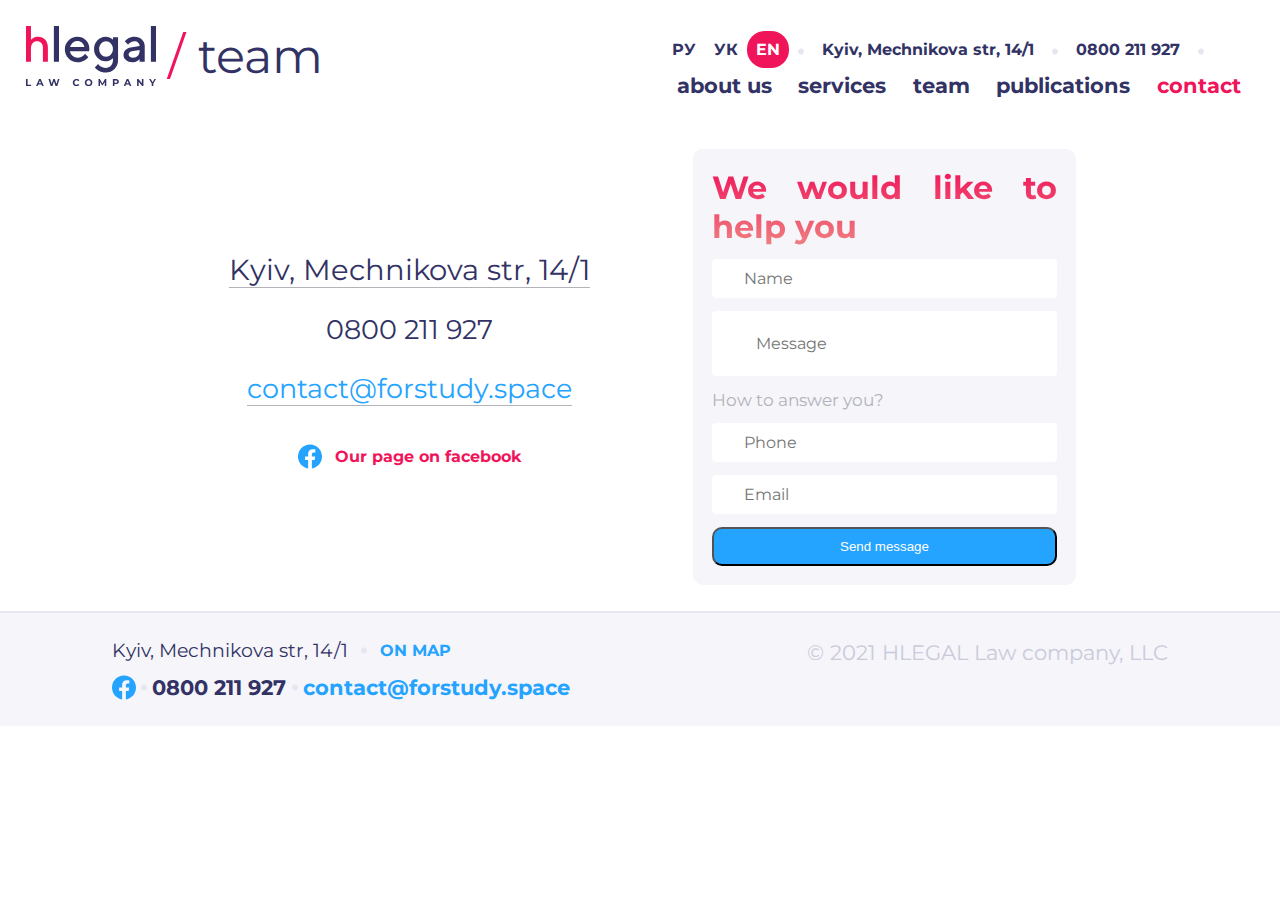
==== pages/contact.html @ 5639baa5 "Add contact section for desktop" ====
<!DOCTYPE html>
<html lang="en">
<head>
    <meta charset="UTF-8">
    <title>Hlegal_Law_Company_Contact</title>

    <meta name="viewport" content="width=device-width, initial-scale=1.0">

    <link href="../styles/team.css" rel="stylesheet">
    <link href="../styles/homepage.css" rel="stylesheet">
    <link href="../styles/Services.css" rel="stylesheet">
    <link href="../styles/contact.css" rel="stylesheet">


    <link rel="preconnect" href="https://fonts.googleapis.com">
    <link rel="preconnect" href="https://fonts.gstatic.com" crossorigin>
    <link rel="preconnect" href="https://fonts.googleapis.com">
    <link rel="preconnect" href="https://fonts.gstatic.com" crossorigin>
    <link href="https://fonts.googleapis.com/css2?family=Montserrat:wght@100;400;700&family=Roboto:wght@100;400;500&display=swap"
          rel="stylesheet">
</head>
<body>


<header class="container-header container-header--isWhite">
    <!--        для десктопа-->
    <nav class="navigation navigation--isWhite">
        <div class="service-header service-header--isWhite">
            <svg width="130" height="60" viewBox="0 0 130 60" fill="none" xmlns="http://www.w3.org/2000/svg">
                <path d="M4.95672 6.10352e-05H0V35.7987H4.95672V22.5177C4.95672 20.271 5.51557 18.4985 6.63326 17.2503C7.75095 16.0021 9.2817 15.353 11.1769 15.353C12.8049 15.353 14.1655 15.9522 15.2589 17.1005C16.3523 18.2738 16.9112 19.7467 16.9112 21.5192V35.8236H21.8922V21.5192C21.8922 18.2239 20.9932 15.6276 19.1951 13.6804C17.3971 11.7332 15.0402 10.7596 12.1731 10.7596C11.347 10.7596 10.5209 10.8595 9.71906 11.0841C8.89294 11.3088 8.2369 11.5585 7.70235 11.8331C7.16781 12.1077 6.65756 12.4072 6.1959 12.7567C5.73424 13.1062 5.41838 13.3559 5.27259 13.5057C5.1268 13.6555 5.00532 13.7553 4.95672 13.8302V6.10352e-05Z"
                      fill="#F0145A"/>
                <path d="M32.9727 0H27.8628V35.7689H32.9727V0Z" fill="#323264"/>
                <path d="M63.1115 25.2931L63.367 22.7382C63.367 19.3146 62.2428 16.4531 59.9434 14.1537C57.6439 11.8543 54.7824 10.7301 51.3588 10.7301C47.9352 10.7301 44.9715 11.9565 42.5188 14.4092C40.0661 16.8619 38.8397 19.7745 38.8397 23.2492C38.8397 26.8261 40.1172 29.892 42.621 32.4469C45.1248 35.0018 48.1396 36.2793 51.6143 36.2793C52.9429 36.2793 54.1692 36.0749 55.3956 35.7172C56.622 35.3084 57.6439 34.8996 58.3593 34.4909C59.1258 34.031 59.8923 33.52 60.5565 32.9579C61.2208 32.3958 61.6807 31.987 61.8851 31.7315C62.0895 31.4761 62.2428 31.3228 62.345 31.1695L59.0236 27.8481L58.2571 28.8189C57.7461 29.4321 56.8775 30.0453 55.6511 30.7096C54.3736 31.3739 53.0451 31.6804 51.6143 31.6804C49.6215 31.6804 47.9352 31.0673 46.5045 29.7898C45.0737 28.5123 44.2051 27.0305 43.9496 25.2931H63.1115ZM51.3588 15.0735C53.2495 15.0735 54.7824 15.6355 56.0599 16.7086C57.2862 17.8328 58.0527 19.2124 58.3593 20.9498H44.154C44.6138 19.2124 45.4314 17.8328 46.7089 16.7086C47.9352 15.6355 49.5193 15.0735 51.3588 15.0735Z"
                      fill="#323264"/>
                <path d="M86.9429 34.2865C86.9429 36.5348 86.2786 38.3743 84.899 39.8051C83.5704 41.1847 81.8842 41.9001 79.7891 41.9001C78.8694 41.9001 77.9496 41.7468 77.0809 41.4913C76.2122 41.2358 75.548 40.9292 74.9859 40.5715C74.4238 40.2139 73.9128 39.8562 73.4018 39.3963C72.9419 38.9364 72.6354 38.6298 72.4821 38.4765C72.3288 38.3232 72.2266 38.1699 72.1244 38.0677L68.803 41.3891L69.2118 41.9001C69.4673 42.2578 69.9271 42.7177 70.5403 43.2287C71.1535 43.6885 71.8689 44.1995 72.6865 44.7105C73.504 45.1704 74.526 45.5792 75.8035 45.9369C77.0809 46.2946 78.4095 46.499 79.7891 46.499C83.2638 46.499 86.1253 45.3237 88.5269 42.9732C90.8775 40.5716 92.0527 37.71 92.0527 34.2354V11.2411H86.9429V13.796L86.0742 13.0295C85.5121 12.5185 84.6435 12.0076 83.4171 11.4966C82.1907 10.9856 80.8622 10.7301 79.5336 10.7301C76.4166 10.7301 73.7595 11.9054 71.4601 14.307C69.1607 16.7086 68.0365 19.5701 68.0365 22.9937C68.0365 26.4173 69.1607 29.2788 71.4601 31.6804C73.7595 34.0821 76.4166 35.2573 79.5336 35.2573C80.4023 35.2573 81.2199 35.1551 82.0885 34.9507C82.9061 34.6952 83.5704 34.4397 84.1325 34.1843C84.6946 33.9288 85.2055 33.6222 85.6654 33.2645C86.1253 32.9068 86.483 32.6513 86.5852 32.5491L86.9429 32.1914V34.2865ZM73.1463 22.9937C73.1463 20.8476 73.8106 19.0591 75.1903 17.5773C76.5699 16.0954 78.2051 15.329 80.0446 15.329C81.8842 15.329 83.5193 16.0954 84.899 17.5773C86.2275 19.0591 86.9429 20.8476 86.9429 22.9937C86.9429 25.1398 86.2275 26.9283 84.899 28.4101C83.5193 29.892 81.8842 30.6585 80.0446 30.6585C78.2051 30.6585 76.5699 29.892 75.1903 28.4101C73.8106 26.9283 73.1463 25.1398 73.1463 22.9937Z"
                      fill="#323264"/>
                <path d="M118.724 35.7683V19.9278C118.724 17.3218 117.753 15.1246 115.863 13.3872C113.972 11.5988 111.519 10.7301 108.504 10.7301C107.329 10.7301 106.154 10.8834 105.03 11.19C103.906 11.5477 102.986 11.9054 102.322 12.3142C101.657 12.7229 100.993 13.1828 100.38 13.7449C99.7666 14.2559 99.409 14.6136 99.2046 14.818C99.0513 15.0224 98.898 15.1757 98.7958 15.329L102.117 18.6504L102.781 17.7817C103.19 17.2196 103.906 16.7086 104.979 16.1465C106.052 15.5845 107.227 15.329 108.504 15.329C109.986 15.329 111.213 15.7888 112.184 16.6575C113.154 17.5262 113.614 18.6504 113.614 19.9278L104.672 21.4608C102.475 21.8185 100.686 22.6871 99.46 24.0668C98.1826 25.4464 97.5183 27.1327 97.5183 29.1255C97.5183 31.0162 98.3359 32.6513 99.971 34.0821C101.657 35.5639 103.701 36.2793 106.205 36.2793C107.074 36.2793 107.891 36.1771 108.709 35.9216C109.578 35.7172 110.242 35.4617 110.804 35.2062C111.366 34.9507 111.877 34.6442 112.337 34.2865C112.797 33.9288 113.103 33.6733 113.308 33.5711C113.461 33.4178 113.563 33.2645 113.614 33.2134V35.7683H118.724ZM106.972 31.6804C105.643 31.6804 104.57 31.3739 103.803 30.7607C102.986 30.1475 102.628 29.4321 102.628 28.6145C102.628 27.7459 102.884 26.9794 103.446 26.4173C104.008 25.8552 104.774 25.4464 105.694 25.2931L113.614 24.0157V24.5267C113.614 26.8261 113.052 28.5634 111.877 29.8409C110.702 31.0673 109.067 31.6804 106.972 31.6804Z"
                      fill="#323264"/>
                <path d="M130 0H124.89V35.7689H130V0Z" fill="#323264"/>
                <path d="M0 53.1185H1.59915V58.7253H5.06396V60.0283H0V53.1185Z" fill="#323264"/>
                <path d="M15.5016 58.5477H12.2934L11.6814 60.0283H10.0428L13.1226 53.1185H14.702L17.7917 60.0283H16.1136L15.5016 58.5477ZM14.9982 57.3335L13.9025 54.688L12.8067 57.3335H14.9982Z"
                      fill="#323264"/>
                <path d="M33.5121 53.1185L31.2516 60.0283H29.534L28.0138 55.3494L26.4443 60.0283H24.7366L22.4662 53.1185H24.1245L25.6842 57.9751L27.313 53.1185H28.7937L30.3731 58.0146L31.9821 53.1185H33.5121Z"
                      fill="#323264"/>
                <path d="M50.5232 60.1468C49.819 60.1468 49.1807 59.9954 48.6082 59.6927C48.0422 59.3834 47.5947 58.959 47.2657 58.4193C46.9432 57.8731 46.782 57.2578 46.782 56.5734C46.782 55.889 46.9432 55.277 47.2657 54.7373C47.5947 54.1911 48.0422 53.7667 48.6082 53.464C49.1807 53.1547 49.8223 53 50.5331 53C51.1319 53 51.6716 53.1053 52.152 53.3159C52.6389 53.5265 53.047 53.8292 53.376 54.224L52.3494 55.1717C51.8821 54.6321 51.303 54.3622 50.612 54.3622C50.1843 54.3622 49.8026 54.4577 49.467 54.6485C49.1313 54.8328 48.8681 55.0927 48.6773 55.4283C48.493 55.764 48.4009 56.1456 48.4009 56.5734C48.4009 57.0012 48.493 57.3828 48.6773 57.7185C48.8681 58.0541 49.1313 58.3173 49.467 58.5082C49.8026 58.6924 50.1843 58.7846 50.612 58.7846C51.303 58.7846 51.8821 58.5115 52.3494 57.9653L53.376 58.9129C53.047 59.3143 52.6389 59.6203 52.152 59.8309C51.665 60.0415 51.1221 60.1468 50.5232 60.1468Z"
                      fill="#323264"/>
                <path d="M62.5933 60.1468C61.876 60.1468 61.2278 59.9922 60.6487 59.6829C60.0761 59.3736 59.6253 58.9491 59.2963 58.4095C58.9738 57.8632 58.8126 57.2512 58.8126 56.5734C58.8126 55.8956 58.9738 55.2868 59.2963 54.7472C59.6253 54.201 60.0761 53.7733 60.6487 53.464C61.2278 53.1547 61.876 53 62.5933 53C63.3106 53 63.9555 53.1547 64.5281 53.464C65.1006 53.7733 65.5514 54.201 65.8804 54.7472C66.2095 55.2868 66.374 55.8956 66.374 56.5734C66.374 57.2512 66.2095 57.8632 65.8804 58.4095C65.5514 58.9491 65.1006 59.3736 64.5281 59.6829C63.9555 59.9922 63.3106 60.1468 62.5933 60.1468ZM62.5933 58.7846C63.0013 58.7846 63.3698 58.6924 63.6989 58.5082C64.0279 58.3173 64.2846 58.0541 64.4688 57.7185C64.6597 57.3828 64.7551 57.0012 64.7551 56.5734C64.7551 56.1456 64.6597 55.764 64.4688 55.4283C64.2846 55.0927 64.0279 54.8328 63.6989 54.6485C63.3698 54.4577 63.0013 54.3622 62.5933 54.3622C62.1853 54.3622 61.8168 54.4577 61.4877 54.6485C61.1587 54.8328 60.8987 55.0927 60.7079 55.4283C60.5236 55.764 60.4315 56.1456 60.4315 56.5734C60.4315 57.0012 60.5236 57.3828 60.7079 57.7185C60.8987 58.0541 61.1587 58.3173 61.4877 58.5082C61.8168 58.6924 62.1853 58.7846 62.5933 58.7846Z"
                      fill="#323264"/>
                <path d="M78.7995 60.0283L78.7896 55.8824L76.7561 59.2979H76.0355L74.0119 55.9713V60.0283H72.5115V53.1185H73.8342L76.4205 57.4125L78.9673 53.1185H80.2802L80.2999 60.0283H78.7995Z"
                      fill="#323264"/>
                <path d="M89.8659 53.1185C90.478 53.1185 91.0077 53.2205 91.4552 53.4245C91.9093 53.6285 92.2581 53.918 92.5016 54.2931C92.7451 54.6682 92.8668 55.1125 92.8668 55.6258C92.8668 56.1325 92.7451 56.5767 92.5016 56.9584C92.2581 57.3335 91.9093 57.623 91.4552 57.8271C91.0077 58.0245 90.478 58.1232 89.8659 58.1232H88.4741V60.0283H86.8749V53.1185H89.8659ZM89.7771 56.8202C90.2575 56.8202 90.6227 56.7182 90.8728 56.5142C91.1229 56.3036 91.2479 56.0074 91.2479 55.6258C91.2479 55.2375 91.1229 54.9414 90.8728 54.7373C90.6227 54.5268 90.2575 54.4215 89.7771 54.4215H88.4741V56.8202H89.7771Z"
                      fill="#323264"/>
                <path d="M103.148 58.5477H99.9396L99.3276 60.0283H97.6889L100.769 53.1185H102.348L105.438 60.0283H103.76L103.148 58.5477ZM102.644 57.3335L101.549 54.688L100.453 57.3335H102.644Z"
                      fill="#323264"/>
                <path d="M117.428 53.1185V60.0283H116.115L112.67 55.8331V60.0283H111.09V53.1185H112.413L115.848 57.3137V53.1185H117.428Z"
                      fill="#323264"/>
                <path d="M127.315 57.5803V60.0283H125.716V57.5605L123.041 53.1185H124.739L126.585 56.1884L128.43 53.1185H130L127.315 57.5803Z"
                      fill="#323264"/>
            </svg>


            <p class="service-header__dash">/</p>
            <p class="navigation__service--isWhite">team</p>
        </div>
        <div class="navigation__container-info">
            <ul class="container-info__info-lang info-lang info-lang--isWhite">
                <li class="info-lang__el info-lang__el--isWhite">
                    <p> РУ </p>
                </li>
                <li class="info-lang__el info-lang__el--isWhite ">
                    <p>УК </p>
                </li>
                <li class="info-lang__el info-lang__el--isHighlighted">
                    <p>EN</p>
                </li>
                <li class="info-lang__el info-lang__el--isWhite">
                    <img src="../assets/icons/icons_homepage/Dot separator.png">
                </li>
                <li class="info-lang__el info-lang__el--isWhite ">
                    <p>
                        Kyiv, Mechnikova str, 14/1
                    </p>
                </li>
                <li class="info-lang__el info-lang__el--isWhite">
                    <img src="../assets/icons/icons_homepage/Dot separator.png">
                </li>
                <li class="info-lang__el info-lang__el--isWhite">
                    <p>0800 211 927</p>
                </li>
                <li class="info-lang__el info-lang__el--isWhite">
                    <img src="../assets/icons/icons_homepage/Dot separator.png">
                </li>

                <li class="info-lang__el info-lang__el--isWhite">
                    <svg width="24" height="25" viewBox="0 0 24 25" fill="none" xmlns="http://www.w3.org/2000/svg">
                        <path d="M24 12.5733C24 5.90541 18.6274 0.5 12 0.5C5.37258 0.5 0 5.90541 0 12.5733C0 18.5995 4.38823 23.5943 10.125 24.5V16.0633H7.07813V12.5733H10.125V9.91343C10.125 6.88755 11.9165 5.21615 14.6576 5.21615C15.9705 5.21615 17.3438 5.45195 17.3438 5.45195V8.42313H15.8306C14.3399 8.42313 13.875 9.35379 13.875 10.3086V12.5733H17.2031L16.6711 16.0633H13.875V24.5C19.6118 23.5943 24 18.5995 24 12.5733Z"
                              fill="white"/>
                    </svg>
                </li>
            </ul>
            <ul class="container-info__info-lang info-lang info-lang--isWhite  ">
                <li><a class="info-lang__link info-lang__link--isWhite" href="../index.html">about us</a></li>
                <li><a class="info-lang__link info-lang__link--isWhite" href="./services.html">services</a></li>
                <li><a class="info-lang__link info-lang__link--isWhite" href="./team.html">team</a></li>
                <li><a class="info-lang__link info-lang__link--isWhite" href="">publications</a></li>
                <li><a class="info-lang__link info-lang__link--isPink" href="">contact</a></li>
            </ul>

        </div>
    </nav>
    <!--for mob-->
    <nav class="mob1">
        <div class="mob__info-lang mob__info-lang--white">
            <ul class="info-lang">
                <li class="info-lang__el">
                    <p> РУ </p>
                </li>
                <li class="info-lang__el">
                    <p>УК </p>
                </li>
                <li class="info-lang__el info-lang__el--isHighlighted">
                    <p>EN</p>
                </li>

            </ul>
            <p class="info-lang__el">0800 211 927</p>
        </div>

        <div class="menu_logo menu_logo--white">
            <span class="menu_logo__mob-cont">
<svg width="130" height="60" viewBox="0 0 130 60" fill="none" xmlns="http://www.w3.org/2000/svg">
<path d="M4.95672 6.10352e-05H0V35.7987H4.95672V22.5177C4.95672 20.271 5.51557 18.4985 6.63326 17.2503C7.75095 16.0021 9.2817 15.353 11.1769 15.353C12.8049 15.353 14.1655 15.9522 15.2589 17.1005C16.3523 18.2738 16.9112 19.7467 16.9112 21.5192V35.8236H21.8922V21.5192C21.8922 18.2239 20.9932 15.6276 19.1951 13.6804C17.3971 11.7332 15.0402 10.7596 12.1731 10.7596C11.347 10.7596 10.5209 10.8595 9.71906 11.0841C8.89294 11.3088 8.2369 11.5585 7.70235 11.8331C7.16781 12.1077 6.65756 12.4072 6.1959 12.7567C5.73424 13.1062 5.41838 13.3559 5.27259 13.5057C5.1268 13.6555 5.00532 13.7553 4.95672 13.8302V6.10352e-05Z"
      fill="#F0145A"/>
<path d="M32.9727 0H27.8628V35.7689H32.9727V0Z" fill="#323264"/>
<path d="M63.1115 25.2931L63.367 22.7382C63.367 19.3146 62.2428 16.4531 59.9434 14.1537C57.6439 11.8543 54.7824 10.7301 51.3588 10.7301C47.9352 10.7301 44.9715 11.9565 42.5188 14.4092C40.0661 16.8619 38.8397 19.7745 38.8397 23.2492C38.8397 26.8261 40.1172 29.892 42.621 32.4469C45.1248 35.0018 48.1396 36.2793 51.6143 36.2793C52.9429 36.2793 54.1692 36.0749 55.3956 35.7172C56.622 35.3084 57.6439 34.8996 58.3593 34.4909C59.1258 34.031 59.8923 33.52 60.5565 32.9579C61.2208 32.3958 61.6807 31.987 61.8851 31.7315C62.0895 31.4761 62.2428 31.3228 62.345 31.1695L59.0236 27.8481L58.2571 28.8189C57.7461 29.4321 56.8775 30.0453 55.6511 30.7096C54.3736 31.3739 53.0451 31.6804 51.6143 31.6804C49.6215 31.6804 47.9352 31.0673 46.5045 29.7898C45.0737 28.5123 44.2051 27.0305 43.9496 25.2931H63.1115ZM51.3588 15.0735C53.2495 15.0735 54.7824 15.6355 56.0599 16.7086C57.2862 17.8328 58.0527 19.2124 58.3593 20.9498H44.154C44.6138 19.2124 45.4314 17.8328 46.7089 16.7086C47.9352 15.6355 49.5193 15.0735 51.3588 15.0735Z"
      fill="#323264"/>
<path d="M86.9429 34.2865C86.9429 36.5348 86.2786 38.3743 84.899 39.8051C83.5704 41.1847 81.8842 41.9001 79.7891 41.9001C78.8694 41.9001 77.9496 41.7468 77.0809 41.4913C76.2122 41.2358 75.548 40.9292 74.9859 40.5715C74.4238 40.2139 73.9128 39.8562 73.4018 39.3963C72.9419 38.9364 72.6354 38.6298 72.4821 38.4765C72.3288 38.3232 72.2266 38.1699 72.1244 38.0677L68.803 41.3891L69.2118 41.9001C69.4673 42.2578 69.9271 42.7177 70.5403 43.2287C71.1535 43.6885 71.8689 44.1995 72.6865 44.7105C73.504 45.1704 74.526 45.5792 75.8035 45.9369C77.0809 46.2946 78.4095 46.499 79.7891 46.499C83.2638 46.499 86.1253 45.3237 88.5269 42.9732C90.8775 40.5716 92.0527 37.71 92.0527 34.2354V11.2411H86.9429V13.796L86.0742 13.0295C85.5121 12.5185 84.6435 12.0076 83.4171 11.4966C82.1907 10.9856 80.8622 10.7301 79.5336 10.7301C76.4166 10.7301 73.7595 11.9054 71.4601 14.307C69.1607 16.7086 68.0365 19.5701 68.0365 22.9937C68.0365 26.4173 69.1607 29.2788 71.4601 31.6804C73.7595 34.0821 76.4166 35.2573 79.5336 35.2573C80.4023 35.2573 81.2199 35.1551 82.0885 34.9507C82.9061 34.6952 83.5704 34.4397 84.1325 34.1843C84.6946 33.9288 85.2055 33.6222 85.6654 33.2645C86.1253 32.9068 86.483 32.6513 86.5852 32.5491L86.9429 32.1914V34.2865ZM73.1463 22.9937C73.1463 20.8476 73.8106 19.0591 75.1903 17.5773C76.5699 16.0954 78.2051 15.329 80.0446 15.329C81.8842 15.329 83.5193 16.0954 84.899 17.5773C86.2275 19.0591 86.9429 20.8476 86.9429 22.9937C86.9429 25.1398 86.2275 26.9283 84.899 28.4101C83.5193 29.892 81.8842 30.6585 80.0446 30.6585C78.2051 30.6585 76.5699 29.892 75.1903 28.4101C73.8106 26.9283 73.1463 25.1398 73.1463 22.9937Z"
      fill="#323264"/>
<path d="M118.724 35.7683V19.9278C118.724 17.3218 117.753 15.1246 115.863 13.3872C113.972 11.5988 111.519 10.7301 108.504 10.7301C107.329 10.7301 106.154 10.8834 105.03 11.19C103.906 11.5477 102.986 11.9054 102.322 12.3142C101.657 12.7229 100.993 13.1828 100.38 13.7449C99.7666 14.2559 99.409 14.6136 99.2046 14.818C99.0513 15.0224 98.898 15.1757 98.7958 15.329L102.117 18.6504L102.781 17.7817C103.19 17.2196 103.906 16.7086 104.979 16.1465C106.052 15.5845 107.227 15.329 108.504 15.329C109.986 15.329 111.213 15.7888 112.184 16.6575C113.154 17.5262 113.614 18.6504 113.614 19.9278L104.672 21.4608C102.475 21.8185 100.686 22.6871 99.46 24.0668C98.1826 25.4464 97.5183 27.1327 97.5183 29.1255C97.5183 31.0162 98.3359 32.6513 99.971 34.0821C101.657 35.5639 103.701 36.2793 106.205 36.2793C107.074 36.2793 107.891 36.1771 108.709 35.9216C109.578 35.7172 110.242 35.4617 110.804 35.2062C111.366 34.9507 111.877 34.6442 112.337 34.2865C112.797 33.9288 113.103 33.6733 113.308 33.5711C113.461 33.4178 113.563 33.2645 113.614 33.2134V35.7683H118.724ZM106.972 31.6804C105.643 31.6804 104.57 31.3739 103.803 30.7607C102.986 30.1475 102.628 29.4321 102.628 28.6145C102.628 27.7459 102.884 26.9794 103.446 26.4173C104.008 25.8552 104.774 25.4464 105.694 25.2931L113.614 24.0157V24.5267C113.614 26.8261 113.052 28.5634 111.877 29.8409C110.702 31.0673 109.067 31.6804 106.972 31.6804Z"
      fill="#323264"/>
<path d="M130 0H124.89V35.7689H130V0Z" fill="#323264"/>
<path d="M0 53.1185H1.59915V58.7253H5.06396V60.0283H0V53.1185Z" fill="#323264"/>
<path d="M15.5016 58.5477H12.2934L11.6814 60.0283H10.0428L13.1226 53.1185H14.702L17.7917 60.0283H16.1136L15.5016 58.5477ZM14.9982 57.3335L13.9025 54.688L12.8067 57.3335H14.9982Z"
      fill="#323264"/>
<path d="M33.5121 53.1185L31.2516 60.0283H29.534L28.0138 55.3494L26.4443 60.0283H24.7366L22.4662 53.1185H24.1245L25.6842 57.9751L27.313 53.1185H28.7937L30.3731 58.0146L31.9821 53.1185H33.5121Z"
      fill="#323264"/>
<path d="M50.5232 60.1468C49.819 60.1468 49.1807 59.9954 48.6082 59.6927C48.0422 59.3834 47.5947 58.959 47.2657 58.4193C46.9432 57.8731 46.782 57.2578 46.782 56.5734C46.782 55.889 46.9432 55.277 47.2657 54.7373C47.5947 54.1911 48.0422 53.7667 48.6082 53.464C49.1807 53.1547 49.8223 53 50.5331 53C51.1319 53 51.6716 53.1053 52.152 53.3159C52.6389 53.5265 53.047 53.8292 53.376 54.224L52.3494 55.1717C51.8821 54.6321 51.303 54.3622 50.612 54.3622C50.1843 54.3622 49.8026 54.4577 49.467 54.6485C49.1313 54.8328 48.8681 55.0927 48.6773 55.4283C48.493 55.764 48.4009 56.1456 48.4009 56.5734C48.4009 57.0012 48.493 57.3828 48.6773 57.7185C48.8681 58.0541 49.1313 58.3173 49.467 58.5082C49.8026 58.6924 50.1843 58.7846 50.612 58.7846C51.303 58.7846 51.8821 58.5115 52.3494 57.9653L53.376 58.9129C53.047 59.3143 52.6389 59.6203 52.152 59.8309C51.665 60.0415 51.1221 60.1468 50.5232 60.1468Z"
      fill="#323264"/>
<path d="M62.5933 60.1468C61.876 60.1468 61.2278 59.9922 60.6487 59.6829C60.0761 59.3736 59.6253 58.9491 59.2963 58.4095C58.9738 57.8632 58.8126 57.2512 58.8126 56.5734C58.8126 55.8956 58.9738 55.2868 59.2963 54.7472C59.6253 54.201 60.0761 53.7733 60.6487 53.464C61.2278 53.1547 61.876 53 62.5933 53C63.3106 53 63.9555 53.1547 64.5281 53.464C65.1006 53.7733 65.5514 54.201 65.8804 54.7472C66.2095 55.2868 66.374 55.8956 66.374 56.5734C66.374 57.2512 66.2095 57.8632 65.8804 58.4095C65.5514 58.9491 65.1006 59.3736 64.5281 59.6829C63.9555 59.9922 63.3106 60.1468 62.5933 60.1468ZM62.5933 58.7846C63.0013 58.7846 63.3698 58.6924 63.6989 58.5082C64.0279 58.3173 64.2846 58.0541 64.4688 57.7185C64.6597 57.3828 64.7551 57.0012 64.7551 56.5734C64.7551 56.1456 64.6597 55.764 64.4688 55.4283C64.2846 55.0927 64.0279 54.8328 63.6989 54.6485C63.3698 54.4577 63.0013 54.3622 62.5933 54.3622C62.1853 54.3622 61.8168 54.4577 61.4877 54.6485C61.1587 54.8328 60.8987 55.0927 60.7079 55.4283C60.5236 55.764 60.4315 56.1456 60.4315 56.5734C60.4315 57.0012 60.5236 57.3828 60.7079 57.7185C60.8987 58.0541 61.1587 58.3173 61.4877 58.5082C61.8168 58.6924 62.1853 58.7846 62.5933 58.7846Z"
      fill="#323264"/>
<path d="M78.7995 60.0283L78.7896 55.8824L76.7561 59.2979H76.0355L74.0119 55.9713V60.0283H72.5115V53.1185H73.8342L76.4205 57.4125L78.9673 53.1185H80.2802L80.2999 60.0283H78.7995Z"
      fill="#323264"/>
<path d="M89.8659 53.1185C90.478 53.1185 91.0077 53.2205 91.4552 53.4245C91.9093 53.6285 92.2581 53.918 92.5016 54.2931C92.7451 54.6682 92.8668 55.1125 92.8668 55.6258C92.8668 56.1325 92.7451 56.5767 92.5016 56.9584C92.2581 57.3335 91.9093 57.623 91.4552 57.8271C91.0077 58.0245 90.478 58.1232 89.8659 58.1232H88.4741V60.0283H86.8749V53.1185H89.8659ZM89.7771 56.8202C90.2575 56.8202 90.6227 56.7182 90.8728 56.5142C91.1229 56.3036 91.2479 56.0074 91.2479 55.6258C91.2479 55.2375 91.1229 54.9414 90.8728 54.7373C90.6227 54.5268 90.2575 54.4215 89.7771 54.4215H88.4741V56.8202H89.7771Z"
      fill="#323264"/>
<path d="M103.148 58.5477H99.9396L99.3276 60.0283H97.6889L100.769 53.1185H102.348L105.438 60.0283H103.76L103.148 58.5477ZM102.644 57.3335L101.549 54.688L100.453 57.3335H102.644Z"
      fill="#323264"/>
<path d="M117.428 53.1185V60.0283H116.115L112.67 55.8331V60.0283H111.09V53.1185H112.413L115.848 57.3137V53.1185H117.428Z"
      fill="#323264"/>
<path d="M127.315 57.5803V60.0283H125.716V57.5605L123.041 53.1185H124.739L126.585 56.1884L128.43 53.1185H130L127.315 57.5803Z"
      fill="#323264"/>
</svg>
                      <p class="service-header__dash">/</p>

                <p class="menu_logo--dark">team</p>
</span>

            <div class="center">
                <div></div>
            </div>


        </div>

    </nav>


</header>

<div class="general-info-cont">
    <div class="general-info-cont__adr adr">
        <p class="adr__addr">Kyiv, Mechnikova str, 14/1</p>
        <p class="adr__num">0800 211 927</p>
        <p class="adr__email">contact@forstudy.space</p>

        <div class="general-info-cont__medias medias">
            <svg  width="24" height="25" viewBox="0 0 24 25" fill="none" xmlns="http://www.w3.org/2000/svg">
                <path  class="medias__svg" d="M24 12.5733C24 5.90541 18.6274 0.5 12 0.5C5.37258 0.5 0 5.90541 0 12.5733C0 18.5995 4.38823 23.5943 10.125 24.5V16.0633H7.07813V12.5733H10.125V9.91343C10.125 6.88755 11.9165 5.21615 14.6576 5.21615C15.9705 5.21615 17.3438 5.45195 17.3438 5.45195V8.42313H15.8306C14.3399 8.42313 13.875 9.35379 13.875 10.3086V12.5733H17.2031L16.6711 16.0633H13.875V24.5C19.6118 23.5943 24 18.5995 24 12.5733Z" fill="#24A3FF"></path>
            </svg>
            <p class="medias__text">Our page on facebook</p>
        </div>
    </div>
    <div class="pops">
        <p class="pops__header">We would like to help you</p>
        <input class="pops__text" type="text" placeholder="Name">
        <input class="pops__text pops__text--isBigger" type="text" placeholder="Message">
        <p class="pops__inf">How to answer you?</p>
        <input class="pops__text" type="tel" placeholder="Phone">
        <input class="pops__text" type="email"placeholder="Email">
        <button class="it-and-e-commerce-section__button">Send message</button>
    </div>

</div>


<footer class="contacts">
    <div class="contacts__footer-cont footer-cont">
        <div class=" footer-cont__info-cont info-cont">
            <p class="info-cont__addr">Kyiv, Mechnikova str, 14/1</p>
            <img src="../assets/icons/icons_homepage/Dot separator.png">
            <p class="info-cont__map">On map</p>
        </div>
        <div class=" footer-cont__info-social info-social">
            <svg width="24" height="25" viewBox="0 0 24 25" fill="none" xmlns="http://www.w3.org/2000/svg">
                <path d="M24 12.5733C24 5.90541 18.6274 0.5 12 0.5C5.37258 0.5 0 5.90541 0 12.5733C0 18.5995 4.38823 23.5943 10.125 24.5V16.0633H7.07813V12.5733H10.125V9.91343C10.125 6.88755 11.9165 5.21615 14.6576 5.21615C15.9705 5.21615 17.3438 5.45195 17.3438 5.45195V8.42313H15.8306C14.3399 8.42313 13.875 9.35379 13.875 10.3086V12.5733H17.2031L16.6711 16.0633H13.875V24.5C19.6118 23.5943 24 18.5995 24 12.5733Z"
                      fill="#24A3FF"/>
            </svg>
            <img src="../assets/icons/icons_homepage/Dot separator.png">

            <p class="info-social__num">0800 211 927</p>
            <img src="../assets/icons/icons_homepage/Dot separator.png">
            <p class="info-social__email">contact@forstudy.space</p>

        </div>
    </div>
    <p class="contacts__legacy">© 2021 HLEGAL Law company, LLC</p>
</footer>

</body>
</html>
---- styles/team.css ----
* {
  margin: 0;
  padding: 0;
  text-decoration: none;
  list-style-type: none;
}

.mob1 {
  display: none;
}

.container-header--isWhite {
  background: rgb(255, 255, 255);
}

.service-header--isWhite {
  background: rgb(255, 255, 255);
}

.navigation--isWhite {
  background: rgb(255, 255, 255);
}

.navigation__service--isWhite {
  color: rgb(50, 50, 100);
  font-family: Montserrat;
  font-size: 3rem;
  font-weight: 400;
}

.pictures {
  display: flex;
  flex-direction: column;
  justify-content: center;
  align-items: center;
}
.pictures__header {
  font-family: Montserrat;
  font-size: 3rem;
  font-weight: 700;
  padding: 4vw;
  background: -webkit-linear-gradient(rgb(240, 20, 90), rgb(239, 128, 128));
  -webkit-background-clip: text;
  -webkit-text-fill-color: transparent;
}

.pictures-sect {
  display: grid;
  grid-template-columns: repeat(3, auto);
  grid-template-rows: repeat(3, auto);
  gap: 2vw;
  column-gap: 3vw;
  padding: 2vw;
}

.items-inf {
  display: flex;
  flex-direction: column;
  justify-content: center;
  align-items: center;
  gap: 1vw;
}
.items-inf__img {
  width: 18vw;
  border-radius: 3%;
}

.text-pic {
  gap: 1vw;
  display: flex;
  flex-direction: row;
  justify-content: center;
  align-items: center;
}

.names {
  display: flex;
  flex-direction: column;
  justify-content: center;
  align-items: center;
  gap: 1vw;
}
.names__name {
  font-family: Montserrat;
  font-size: 1.1rem;
  font-weight: 700;
  color: rgb(50, 50, 100);
}
.names__posit {
  font-family: Montserrat;
  font-size: 1.05rem;
  font-weight: 400;
  color: rgb(202, 202, 219);
}

.arrow:hover {
  stroke: rgb(240, 20, 90);
}

@media (min-width: 390px) and (max-width: 768px) {
  .navigation {
    visibility: hidden;
    display: none;
  }
  .pictures-sect {
    display: grid;
    grid-template-columns: repeat(1, auto);
    grid-template-rows: repeat(6, auto);
  }
  .items-inf__img {
    width: 50vw;
  }
  .pictures__header {
    font-family: Montserrat;
    font-size: 2rem;
    font-weight: 700;
  }
  .center {
    background: rgb(50, 50, 100);
    margin: 2vw;
  }
  .menu_logo {
    padding: 2vw;
  }
  .menu_logo--dark {
    font-family: Montserrat;
    font-size: 1.5rem;
    font-weight: 400;
  }
  .mob1 {
    display: flex;
    flex-direction: column;
  }
}

/*# sourceMappingURL=team.css.map */
---- styles/homepage.css ----
* {
  margin: 0;
  padding: 0;
  text-decoration: none;
  list-style-type: none;
}

.mob {
  visibility: hidden;
  display: none;
}

.container-header {
  background: linear-gradient(to bottom left, rgb(50, 50, 100) 90%, rgb(240, 20, 90));
  display: flex;
  flex-direction: column;
  justify-content: center;
  align-items: space-around;
}

.navigation {
  display: flex;
  flex-direction: row;
  justify-content: space-between;
  align-items: flex-start;
  padding: 2vw;
}

.container-info {
  display: flex;
  flex-direction: column;
  justify-content: space-around;
  align-items: center;
}

.info-lang {
  display: flex;
  flex-direction: row;
  justify-content: space-around;
  align-items: center;
}
.info-lang__el {
  font-family: Montserrat;
  font-size: 1rem;
  font-weight: 700;
  padding: 0.7vw;
  color: rgb(255, 255, 255);
}
.info-lang__el--isHighlighted {
  background: rgb(240, 20, 90);
  border-radius: 18px;
}
.info-lang__el--isWhite {
  color: rgb(50, 50, 100);
}
.info-lang__link {
  font-family: Montserrat;
  font-size: 1.3rem;
  font-weight: 700;
  padding: 0.7vw;
  color: rgb(255, 255, 255);
}

.logos {
  position: relative;
  text-align: center;
}
.logos__text {
  text-align: center;
  font-family: Montserrat;
  font-size: 3.16rem;
  font-weight: 700;
  color: rgb(255, 255, 255);
  position: absolute;
  top: 50%;
  left: 50%;
  transform: translate(-50%, -50%);
  white-space: pre;
}
.logos__symbol {
  position: absolute;
  top: 90%;
  left: 40%;
}

.business {
  display: flex;
  flex-direction: row;
  justify-content: center;
  align-items: center;
}
.business__items {
  border-right: solid 1px rgb(179, 179, 186);
  padding: 2vw;
  text-align: center;
  font-family: Montserrat;
  font-size: 3.16rem;
  font-weight: 700;
  color: rgb(179, 179, 186);
}
.business__items :first-child {
  background: -webkit-linear-gradient(rgb(240, 20, 90), rgb(255, 255, 255));
  -webkit-background-clip: text;
  -webkit-text-fill-color: transparent;
}
.business__text {
  width: 50%;
  padding: 2vw;
  text-align: center;
  font-family: Montserrat;
  font-size: 1.58rem;
  font-weight: 400;
  color: rgb(255, 255, 255);
}
.business__text :first-child {
  font-family: Montserrat;
  font-size: 2.5rem;
  font-weight: 700;
}

.services {
  padding-top: 2vw;
  padding-left: 6vw;
  display: flex;
  flex-direction: column;
  justify-content: center;
  align-items: flex-start;
  gap: 1vw;
}
.services__header {
  color: rgb(240, 20, 90);
  font-family: Montserrat;
  font-size: 3.16rem;
  font-weight: 700;
}
.services__link {
  color: rgb(36, 163, 255);
  font-family: Montserrat;
  font-size: 1.16rem;
  font-weight: 700;
  text-transform: uppercase;
}

.table {
  display: grid;
  grid-template-columns: repeat(3, auto);
  grid-template-rows: repeat(3, auto);
  gap: 2vw;
  column-gap: 3vw;
  padding: 2vw;
}

.table-infos {
  display: flex;
  flex-direction: column;
  justify-content: flex-start;
  align-items: center;
  gap: 2vw;
}
.table-infos__header {
  color: rgb(36, 163, 255);
  font-family: Montserrat;
  font-size: 1.83rem;
  font-weight: 700;
}
.table-infos__text {
  color: rgb(255, 255, 255);
  font-family: Montserrat;
  font-size: 1.3rem;
  font-weight: 400;
}

@media (min-width: 390px) and (max-width: 768px) {
  .logos__H {
    width: 80vw;
    height: 50vh;
  }
  .navigation {
    display: flex;
    flex-direction: column;
    justify-content: space-between;
    align-items: flex-start;
  }
}
.shadow {
  background: rgb(202, 202, 219);
  height: 0.7vw;
  border-radius: 20px;
  margin-left: 3vw;
  margin-right: 3vw;
}
.shadow--isLighter {
  background: rgb(231, 231, 242);
  height: 0.7vw;
  border-radius: 20px;
  margin-left: 6vw;
  margin-right: 6vw;
}

.team {
  display: flex;
  flex-direction: row;
  justify-content: flex-start;
  align-items: stretch;
  padding-top: 2vw;
  padding-bottom: 2vw;
  padding-left: 10vw;
  padding-right: 10vw;
}

.team-texts {
  background: rgb(231, 231, 242);
  display: flex;
  flex-direction: column;
  justify-content: flex-start;
  align-items: flex-start;
  gap: 1vw;
  padding: 2vw;
}
.team-texts__team {
  color: rgb(36, 163, 255);
  font-family: Montserrat;
  font-size: 1.16rem;
  font-weight: 700;
  text-transform: uppercase;
}
.team-texts__infos {
  color: rgb(240, 20, 90);
  font-family: Montserrat;
  font-size: 2.5rem;
  font-weight: 700;
}
.team-texts__head1 {
  color: rgb(202, 202, 219);
  font-family: Montserrat;
  font-size: 1.3rem;
  font-weight: 700;
}
.team-texts__head2 {
  color: rgb(202, 202, 219);
  font-family: Montserrat;
  font-size: 1.16rem;
  font-weight: 400;
}

.team > img {
  max-height: 483px;
}

.clients {
  display: flex;
  flex-direction: column;
  justify-content: center;
  align-items: center;
  gap: 1vw;
  padding: 2vw;
}

.clients > p {
  font-family: Montserrat;
  font-size: 1.33rem;
  font-weight: 700;
  text-align: center;
  color: rgb(50, 50, 100);
  text-transform: uppercase;
}

.clients-img {
  display: grid;
  grid-template-columns: repeat(4, auto);
  grid-template-rows: repeat(3, auto);
}

.clients-img > img {
  width: 23vw;
}

.publications {
  display: flex;
  flex-direction: column;
  justify-content: flex-start;
  align-items: none;
  gap: 1vw;
  padding: 2vw;
  background: rgb(245, 245, 250);
}
.publications__header {
  font-family: Montserrat;
  font-size: 1.16rem;
  font-weight: 700;
  color: rgb(36, 163, 255);
  text-transform: uppercase;
}
.publications__info {
  font-family: Montserrat;
  font-size: 3.16rem;
  font-weight: 700;
  color: rgb(240, 20, 90);
}

.blocks-info {
  display: flex;
  flex-direction: row;
  justify-content: center;
  align-items: stretch;
  gap: 1vw;
}

.info-items-el {
  display: flex;
  flex-direction: column;
  justify-content: none;
  align-items: none;
  background: rgb(255, 255, 255);
  padding: 3vw;
  gap: 2vw;
}
.info-items-el__img {
  width: 25vw;
}
.info-items-el__header {
  font-family: Montserrat;
  font-size: 1.33rem;
  font-weight: 700;
  color: rgb(36, 163, 255);
}
.info-items-el__header2 {
  font-family: Montserrat;
  font-size: 1rem;
  font-weight: 700;
  color: rgb(202, 202, 219);
  text-transform: uppercase;
  border-bottom: solid 3px rgb(231, 231, 242);
}
.info-items-el__info {
  font-family: Montserrat;
  font-size: 1.16rem;
  font-weight: 400;
  color: rgb(0, 0, 0);
}

.contacts {
  border-top: solid 2px rgb(231, 231, 242);
  background: rgb(245, 245, 250);
  display: flex;
  flex-direction: row;
  justify-content: space-around;
  align-items: stretch;
  gap: 1vw;
  padding-top: 2vw;
  padding-bottom: 2vw;
}
.contacts__legacy {
  font-family: Montserrat;
  font-size: 1.33rem;
  font-weight: 400;
  color: rgb(202, 202, 219);
}

.footer-cont {
  display: flex;
  flex-direction: column;
  justify-content: center;
  align-items: flex-start;
  gap: 1vw;
}

.info-cont {
  display: flex;
  flex-direction: row;
  justify-content: center;
  align-items: center;
  gap: 1vw;
}
.info-cont__addr {
  color: rgb(50, 50, 100);
  font-family: Montserrat;
  font-size: 1.16rem;
  font-weight: 400;
}
.info-cont__map {
  text-transform: uppercase;
  color: rgb(36, 163, 255);
  font-family: Montserrat;
  font-size: 1rem;
  font-weight: 700;
}

.info-social {
  display: flex;
  flex-direction: row;
  justify-content: center;
  align-items: center;
  gap: 0.4vw;
}
.info-social__num {
  color: rgb(50, 50, 100);
  font-family: Montserrat;
  font-size: 1.33rem;
  font-weight: 700;
}
.info-social__email {
  font-family: Montserrat;
  font-size: 1.33rem;
  font-weight: 700;
  color: rgb(36, 163, 255);
}

@media (min-width: 390px) and (max-width: 768px) {
  .table {
    display: grid;
    grid-template-columns: repeat(1, auto);
    grid-template-rows: repeat(12, auto);
  }
  .team {
    display: flex;
    flex-direction: column;
    justify-content: flex-start;
    align-items: stretch;
  }
  .team-texts__infos {
    font-family: Montserrat;
    font-size: 1.3rem;
    font-weight: 700;
  }
  .table-infos__text {
    font-family: Montserrat;
    font-size: 0.8rem;
    font-weight: 400;
  }
  .table-infos__header {
    font-family: Montserrat;
    font-size: 1.1rem;
    font-weight: 700;
    text-align: center;
  }
  .services__header {
    font-family: Montserrat;
    font-size: 2rem;
    font-weight: 700;
    text-align: center;
  }
  .business {
    display: flex;
    flex-direction: column;
    justify-content: center;
    align-items: center;
  }
  .business__items {
    display: flex;
    flex-wrap: nowrap;
    overflow-x: auto;
  }
  .business__items > * {
    flex: 0 0 auto;
    padding: 2vw;
    font-family: Montserrat;
    font-size: 1.3rem;
    font-weight: 700;
  }
  .business__text:first-child {
    font-family: Montserrat;
    font-size: 1.1rem;
    font-weight: 700;
  }
  .business__text {
    font-family: Montserrat;
    font-size: 0.9rem;
    font-weight: 400;
    text-align: justify;
  }
  .clients-img {
    display: grid;
    grid-template-columns: repeat(1, auto);
    grid-template-rows: repeat(12, auto);
  }
  .clients-img > img {
    width: 50vw;
  }
  .blocks-info {
    display: flex;
    flex-direction: column;
    justify-content: center;
    align-items: center;
  }
  .info-items-el__img {
    width: 60vw;
  }
  .navigation {
    display: none;
  }
  .mob {
    visibility: visible;
    display: flex;
    flex-direction: column;
  }
  .mob__logo {
    width: 50%;
    padding-top: 2%;
  }
  .mob__info-lang {
    background: rgba(255, 255, 255, 0.5);
    display: flex;
    flex-direction: row;
    justify-content: space-around;
    align-items: center;
    padding: 3%;
  }
  .mob__info-lang--white {
    background: rgb(202, 202, 219);
  }
  .logos__text {
    font-family: Montserrat;
    font-size: 1rem;
    font-weight: 700;
  }
  .menu_logo {
    display: flex;
    flex-direction: row;
    justify-content: space-around;
    align-items: center;
  }
  .menu_logo__mob-cont {
    display: flex;
    flex-direction: row;
    justify-content: space-around;
    align-items: center;
  }
  .menu_logo__menu {
    color: rgb(255, 255, 255);
    font-family: Montserrat;
    font-size: 1rem;
    font-weight: 700;
  }
  .menu_logo--white {
    background: rgb(255, 255, 255);
  }
  .menu_logo--dark {
    color: rgb(50, 50, 100);
  }
  .center {
    width: 50px;
  }
  .center:before,
  .center:after,
  .center div {
    background: #fff;
    content: "";
    display: block;
    height: 6px;
    border-radius: 3px;
    margin: 7px 0;
    transition: 0.5s;
  }
  .center:hover:before {
    transform: translateY(12px) rotate(135deg);
  }
  .center:hover:after {
    transform: translateY(-12px) rotate(-135deg);
  }
  .center:hover div {
    transform: scale(0);
  }
}
@media (min-width: 390px) and (max-width: 768px) {
  .publications__info {
    font-family: Montserrat;
    font-size: 2.3rem;
    font-weight: 700;
  }
  .publications__header {
    font-family: Montserrat;
    font-size: 0.7rem;
    font-weight: 700;
  }
  .info-items-el {
    align-items: center;
  }
  .contacts {
    display: flex;
    flex-direction: column;
    justify-content: space-around;
    align-items: center;
    gap: 3vw;
  }
  .footer-cont {
    display: flex;
    flex-direction: column;
    justify-content: space-around;
    align-items: center;
  }
  .info-social {
    display: flex;
    flex-direction: column;
    justify-content: space-around;
    align-items: center;
  }
  .logos__text {
    font-family: Montserrat;
    font-size: 1.8rem;
    font-weight: 700;
    width: 50vw;
    white-space: pre-wrap;
  }
}
a:hover {
  color: rgb(240, 20, 90);
  box-shadow: 0 5px 15px rgba(145, 92, 182, 0.4);
}

/*# sourceMappingURL=homepage.css.map */
---- styles/Services.css ----
@charset "UTF-8";
* {
  margin: 0;
  padding: 0;
  text-decoration: none;
  list-style-type: none;
}

.navigation__service {
  font-family: Montserrat;
  font-size: 3rem;
  font-weight: 400;
  color: rgb(255, 255, 255);
}

.info-lang__link--isPink {
  color: rgb(240, 20, 90);
}

.info-lang__link--isWhite {
  color: rgb(50, 50, 100);
}

.service-header {
  display: flex;
  flex-direction: row;
  justify-content: space-between;
  align-items: center;
  gap: 1vw;
}
.service-header__dash {
  font-family: Montserrat;
  font-size: 3.1rem;
  font-weight: 400;
  color: rgb(240, 20, 90);
}

.it-and-e-commerce-section {
  display: flex;
  flex-direction: column;
  justify-content: space-between;
  align-items: center;
  padding: 2vw;
  text-align: center;
  gap: 2.5vw;
}
.it-and-e-commerce-section__header {
  font-family: Montserrat;
  font-size: 3rem;
  font-weight: 400;
  color: rgb(240, 20, 90);
}
.it-and-e-commerce-section__info {
  font-family: Montserrat;
  font-size: 1.2rem;
  font-weight: 400;
  color: rgb(255, 255, 255);
  padding: 2vw;
}
.it-and-e-commerce-section__button {
  background: rgb(36, 163, 255);
  border-radius: 10px;
  padding: 10px 45px;
  text-align: center;
  color: rgb(255, 255, 255);
}
.it-and-e-commerce-section__button:hover {
  background: rgb(0, 0, 0);
  border-color: rgb(240, 20, 90);
  transition: background 0.2s linear;
  transition-delay: 0.6s;
}
.it-and-e-commerce-section .lists-ecom {
  border-top: solid 1px rgb(231, 231, 242);
  display: flex;
  flex-direction: column;
  justify-content: space-between;
  align-items: stretch;
}
.it-and-e-commerce-section .lists-ecom__info {
  font-family: Montserrat;
  font-size: 1.3rem;
  font-weight: 400;
  color: rgb(255, 255, 255);
  text-align: justify;
  padding: 2vw;
}
.it-and-e-commerce-section .lists-ecom__items {
  display: grid;
  grid-template-columns: repeat(2, auto);
  grid-template-rows: repeat(2, auto);
  gap: 2vw;
  column-gap: 3vw;
  padding: 2vw;
  color: rgb(255, 255, 255);
  align-items: center;
  justify-items: start;
}
.it-and-e-commerce-section ul li::before {
  content: "•";
  color: red;
  font-weight: bold;
  display: inline-block;
  width: 1em;
  margin-left: -1em;
}

.mob {
  display: none;
}

@media (min-width: 390px) and (max-width: 768px) {
  .mob {
    visibility: visible;
  }
  .navigation {
    display: none;
  }
  .it-and-e-commerce-section .lists-ecom__items {
    padding: 3vw;
    display: grid;
    grid-template-columns: repeat(1, auto);
    grid-template-rows: repeat(8, auto);
    gap: 2vw;
  }
  .it-and-e-commerce-section__info {
    font-family: Montserrat;
    font-size: 0.9rem;
    font-weight: 400;
  }
  .it-and-e-commerce-section__header {
    font-family: Montserrat;
    font-size: 2rem;
    font-weight: 700;
  }
  .it-and-e-commerce-section {
    padding: 4vw;
  }
}

/*# sourceMappingURL=Services.css.map */
---- styles/contact.css ----
* {
  margin: 0;
  padding: 0;
  text-decoration: none;
  list-style-type: none;
}

.mob1 {
  display: none;
}

.general-info-cont {
  display: flex;
  flex-direction: row;
  justify-content: center;
  align-items: center;
  gap: 2vw;
}

.adr {
  display: flex;
  flex-direction: column;
  justify-content: space-around;
  align-items: center;
  gap: 2vw;
  padding: 2vw;
  text-align: justify;
  margin: 2vw;
}
.adr__addr {
  font-family: Montserrat;
  font-size: 1.8rem;
  font-weight: 400;
  color: rgb(50, 50, 100);
  border-bottom: solid 1px rgb(179, 179, 186);
}
.adr__num {
  font-family: Montserrat;
  font-size: 1.7rem;
  font-weight: 400;
  color: rgb(50, 50, 100);
}
.adr__email {
  font-family: Montserrat;
  font-size: 1.7rem;
  font-weight: 400;
  color: rgb(36, 163, 255);
  border-bottom: solid 1px rgb(179, 179, 186);
}

.medias {
  display: flex;
  flex-direction: row;
  justify-content: center;
  align-items: center;
  gap: 1vw;
  padding: 1vw;
}
.medias__text {
  font-family: Montserrat;
  font-size: 1rem;
  font-weight: 700;
  color: rgb(240, 20, 90);
}
.medias__svg:hover {
  fill: rgb(240, 20, 90);
}

.pops {
  background: rgb(245, 245, 250);
  border-radius: 10px;
  display: flex;
  flex-direction: column;
  justify-content: space-around;
  align-items: space-around;
  gap: 1vw;
  padding: 1.5vw;
  text-align: justify;
  margin: 2vw;
  width: 27vw;
}
.pops__header {
  font-family: Montserrat;
  font-size: 2rem;
  font-weight: 700;
  background: -webkit-linear-gradient(rgb(240, 20, 90), rgb(239, 128, 128));
  -webkit-background-clip: text;
  -webkit-text-fill-color: transparent;
}
.pops__text {
  font-family: Montserrat;
  font-size: 1rem;
  font-weight: 400;
  background: rgb(255, 255, 255);
  border-radius: 4px;
  padding: 0.8vw 2.5vw;
  border: none;
  color: rgb(202, 202, 219);
}
.pops__text--isBigger {
  padding: 1.8vw 3.5vw;
}
.pops__inf {
  color: rgb(179, 179, 186);
  font-family: Montserrat;
  font-size: 1.08rem;
  font-weight: 400;
}

@media (min-width: 390px) and (max-width: 768px) {
  .navigation {
    visibility: hidden;
    display: none;
  }
  .mob1 {
    display: flex;
    flex-direction: column;
  }
}

/*# sourceMappingURL=contact.css.map */
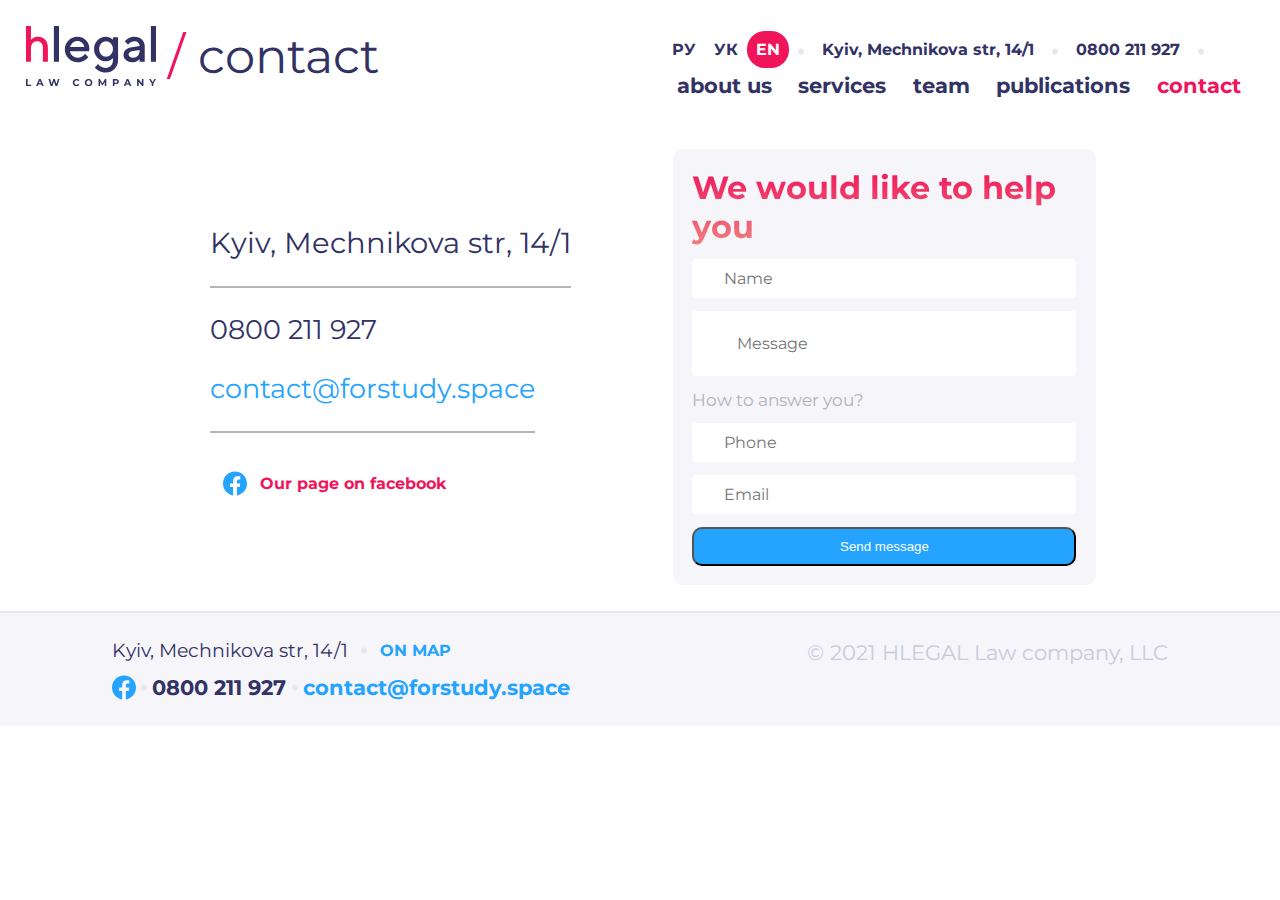
==== commit 9a6fbbeb: "Add contact section for mobile" ====
--- a/pages/contact.html
+++ b/pages/contact.html
@@ -60,7 +60,7 @@
 
 
             <p class="service-header__dash">/</p>
-            <p class="navigation__service--isWhite">team</p>
+            <p class="navigation__service--isWhite">contact</p>
         </div>
         <div class="navigation__container-info">
             <ul class="container-info__info-lang info-lang info-lang--isWhite">
--- a/styles/contact.css
+++ b/styles/contact.css
@@ -21,10 +21,9 @@
   display: flex;
   flex-direction: column;
   justify-content: space-around;
-  align-items: center;
+  align-items: flex-start;
   gap: 2vw;
   padding: 2vw;
-  text-align: justify;
   margin: 2vw;
 }
 .adr__addr {
@@ -32,7 +31,8 @@
   font-size: 1.8rem;
   font-weight: 400;
   color: rgb(50, 50, 100);
-  border-bottom: solid 1px rgb(179, 179, 186);
+  border-bottom: solid 2px rgb(179, 179, 186);
+  padding-bottom: 2vw;
 }
 .adr__num {
   font-family: Montserrat;
@@ -46,6 +46,8 @@
   font-weight: 400;
   color: rgb(36, 163, 255);
   border-bottom: solid 1px rgb(179, 179, 186);
+  border-bottom: solid 2px rgb(179, 179, 186);
+  padding-bottom: 2vw;
 }
 
 .medias {
@@ -75,9 +77,9 @@
   align-items: space-around;
   gap: 1vw;
   padding: 1.5vw;
-  text-align: justify;
+  text-align: left;
   margin: 2vw;
-  width: 27vw;
+  width: 30vw;
 }
 .pops__header {
   font-family: Montserrat;
@@ -116,6 +118,23 @@
     display: flex;
     flex-direction: column;
   }
+  .general-info-cont {
+    display: flex;
+    flex-direction: column;
+    justify-content: center;
+    align-items: center;
+  }
+  .pops {
+    width: 85vw;
+    padding: 3vw;
+    gap: 5vw;
+  }
+  .adr__addr, .adr__num, .adr__email {
+    font-family: Montserrat;
+    font-size: 1.2rem;
+    font-weight: 400;
+    padding: 2vw;
+  }
 }
 
 /*# sourceMappingURL=contact.css.map */
